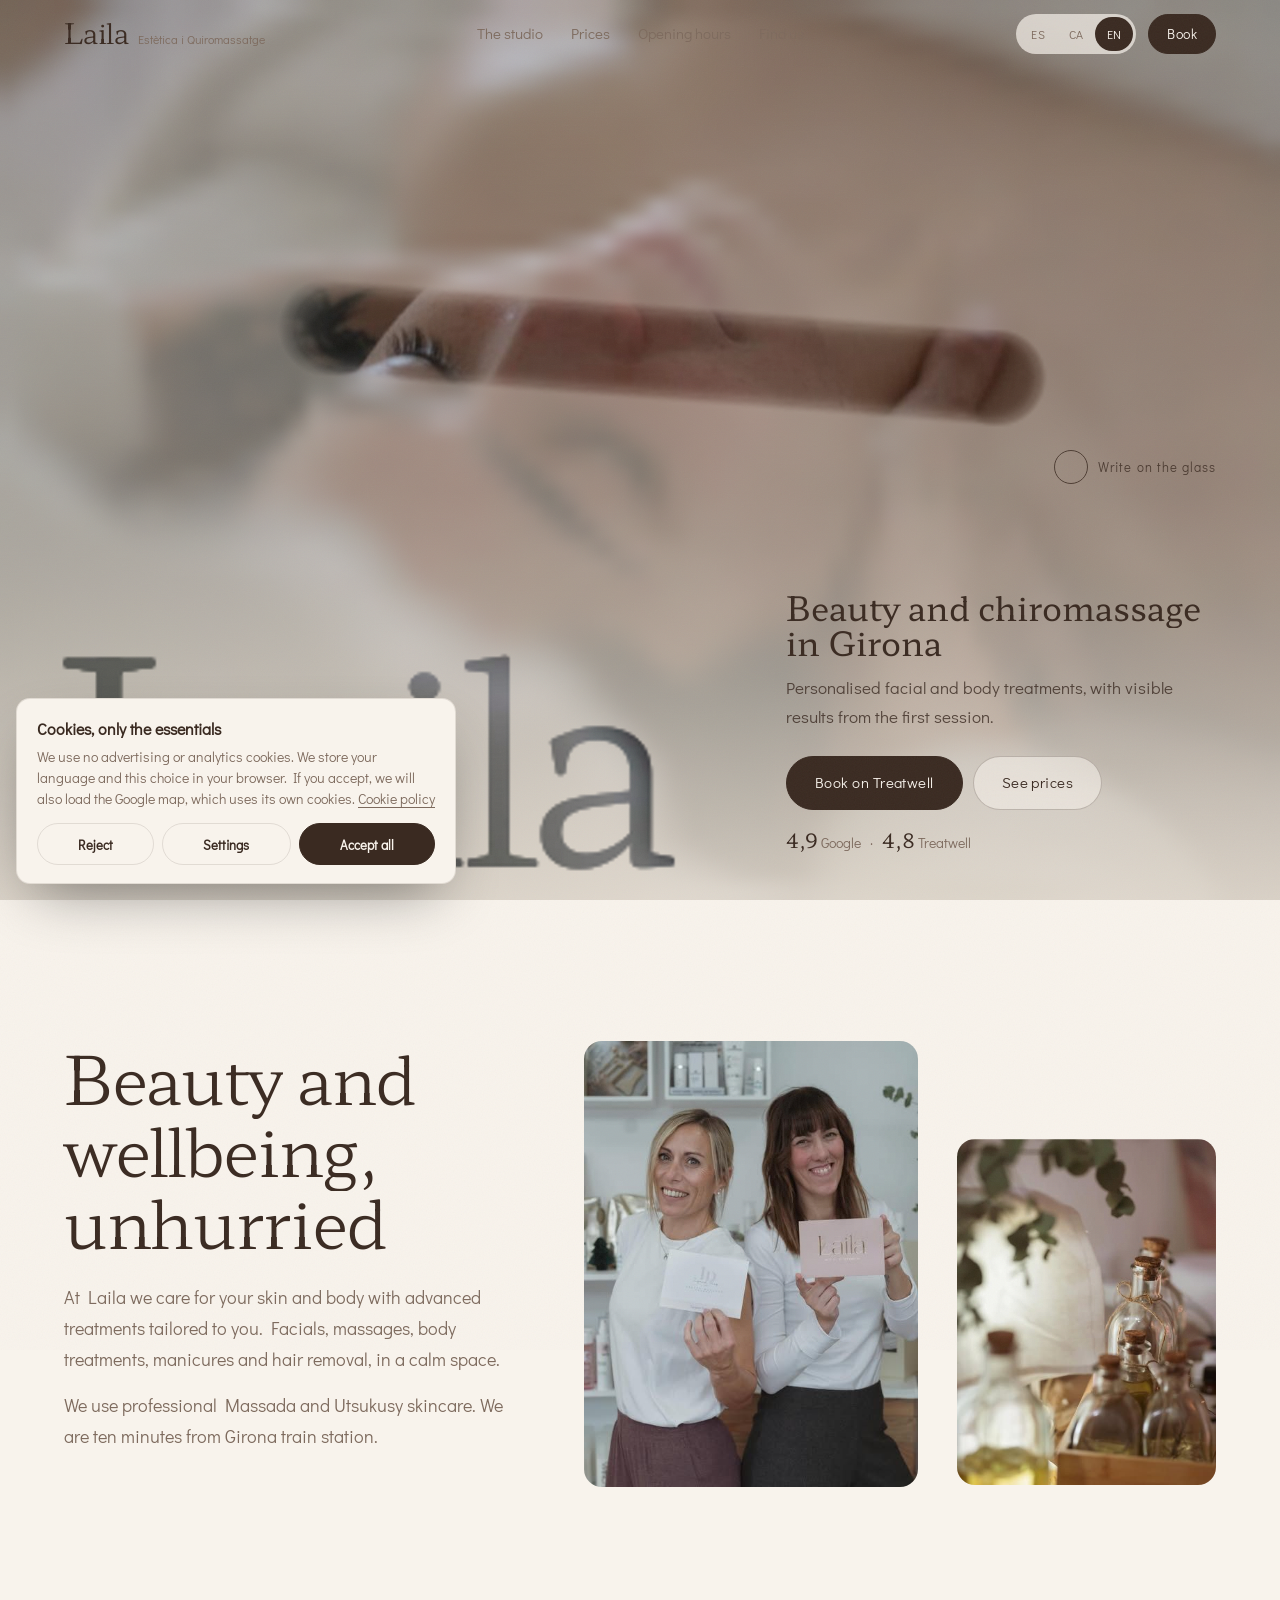
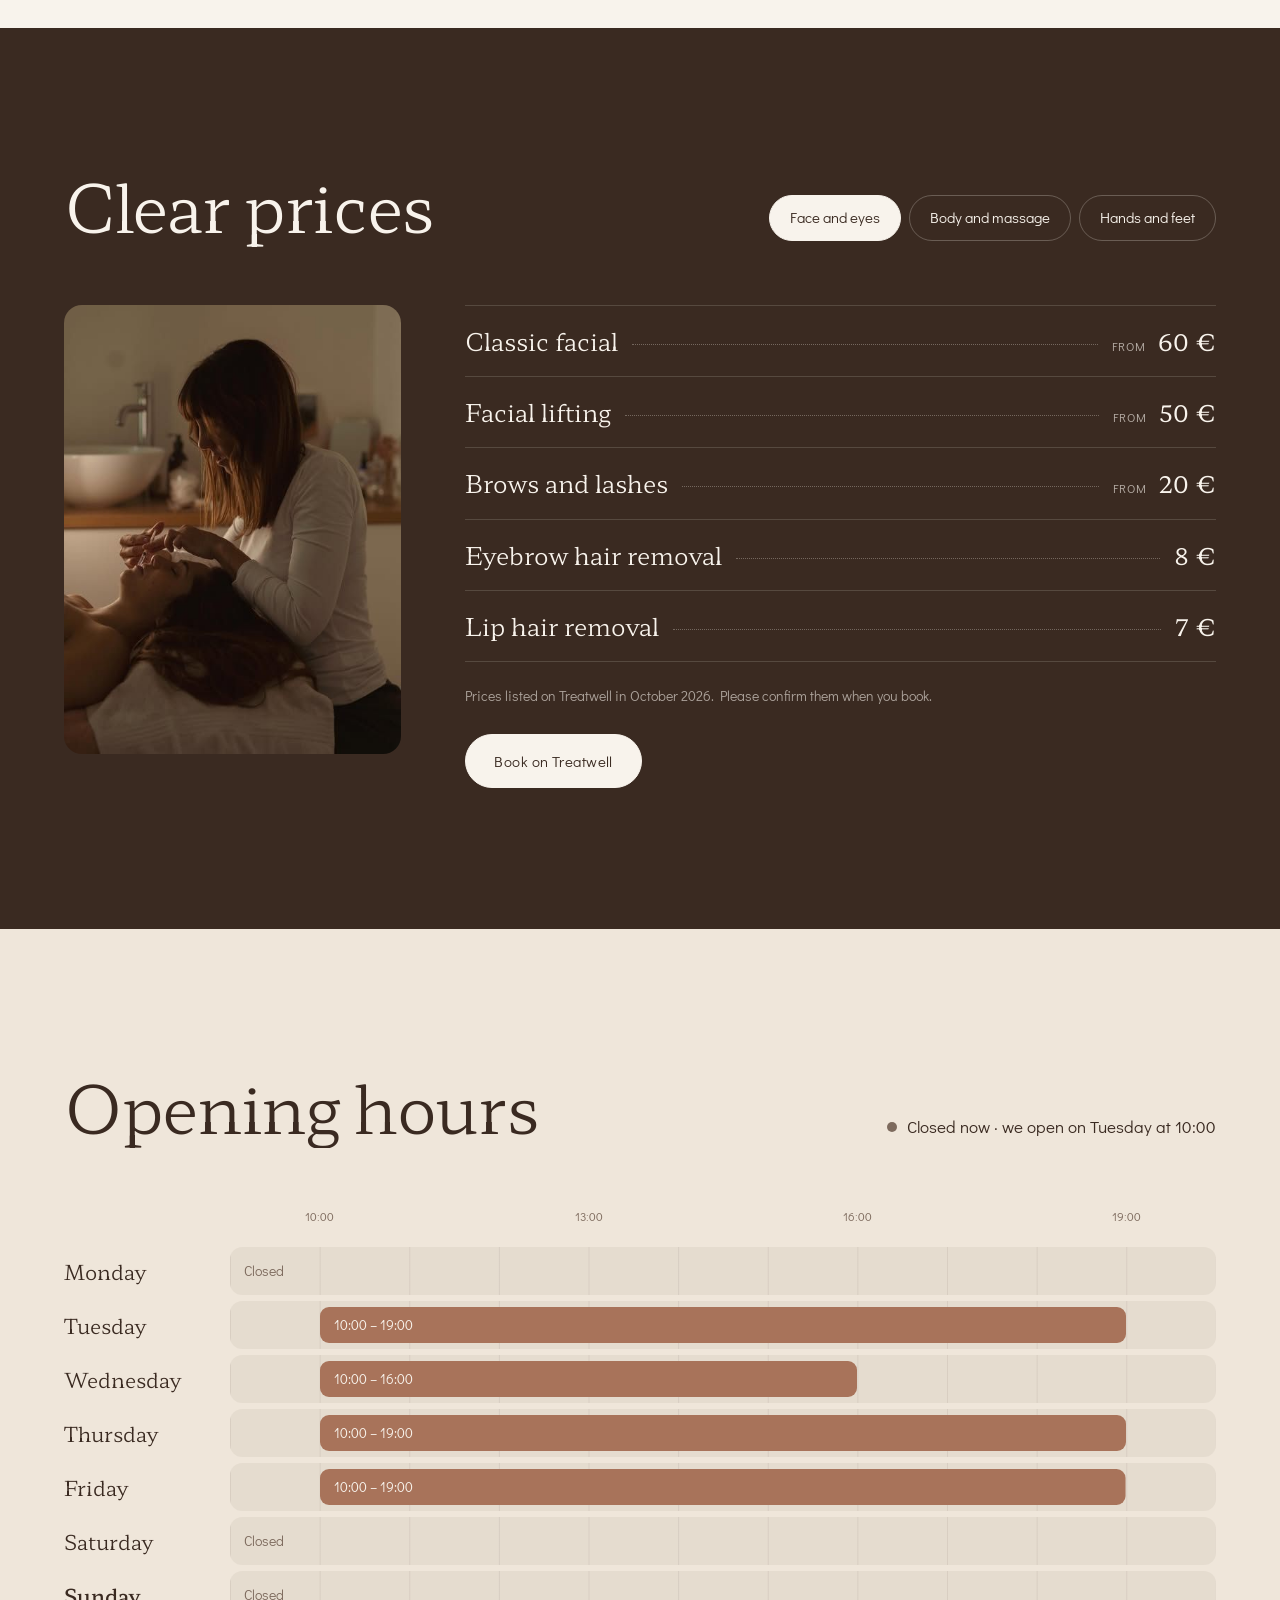
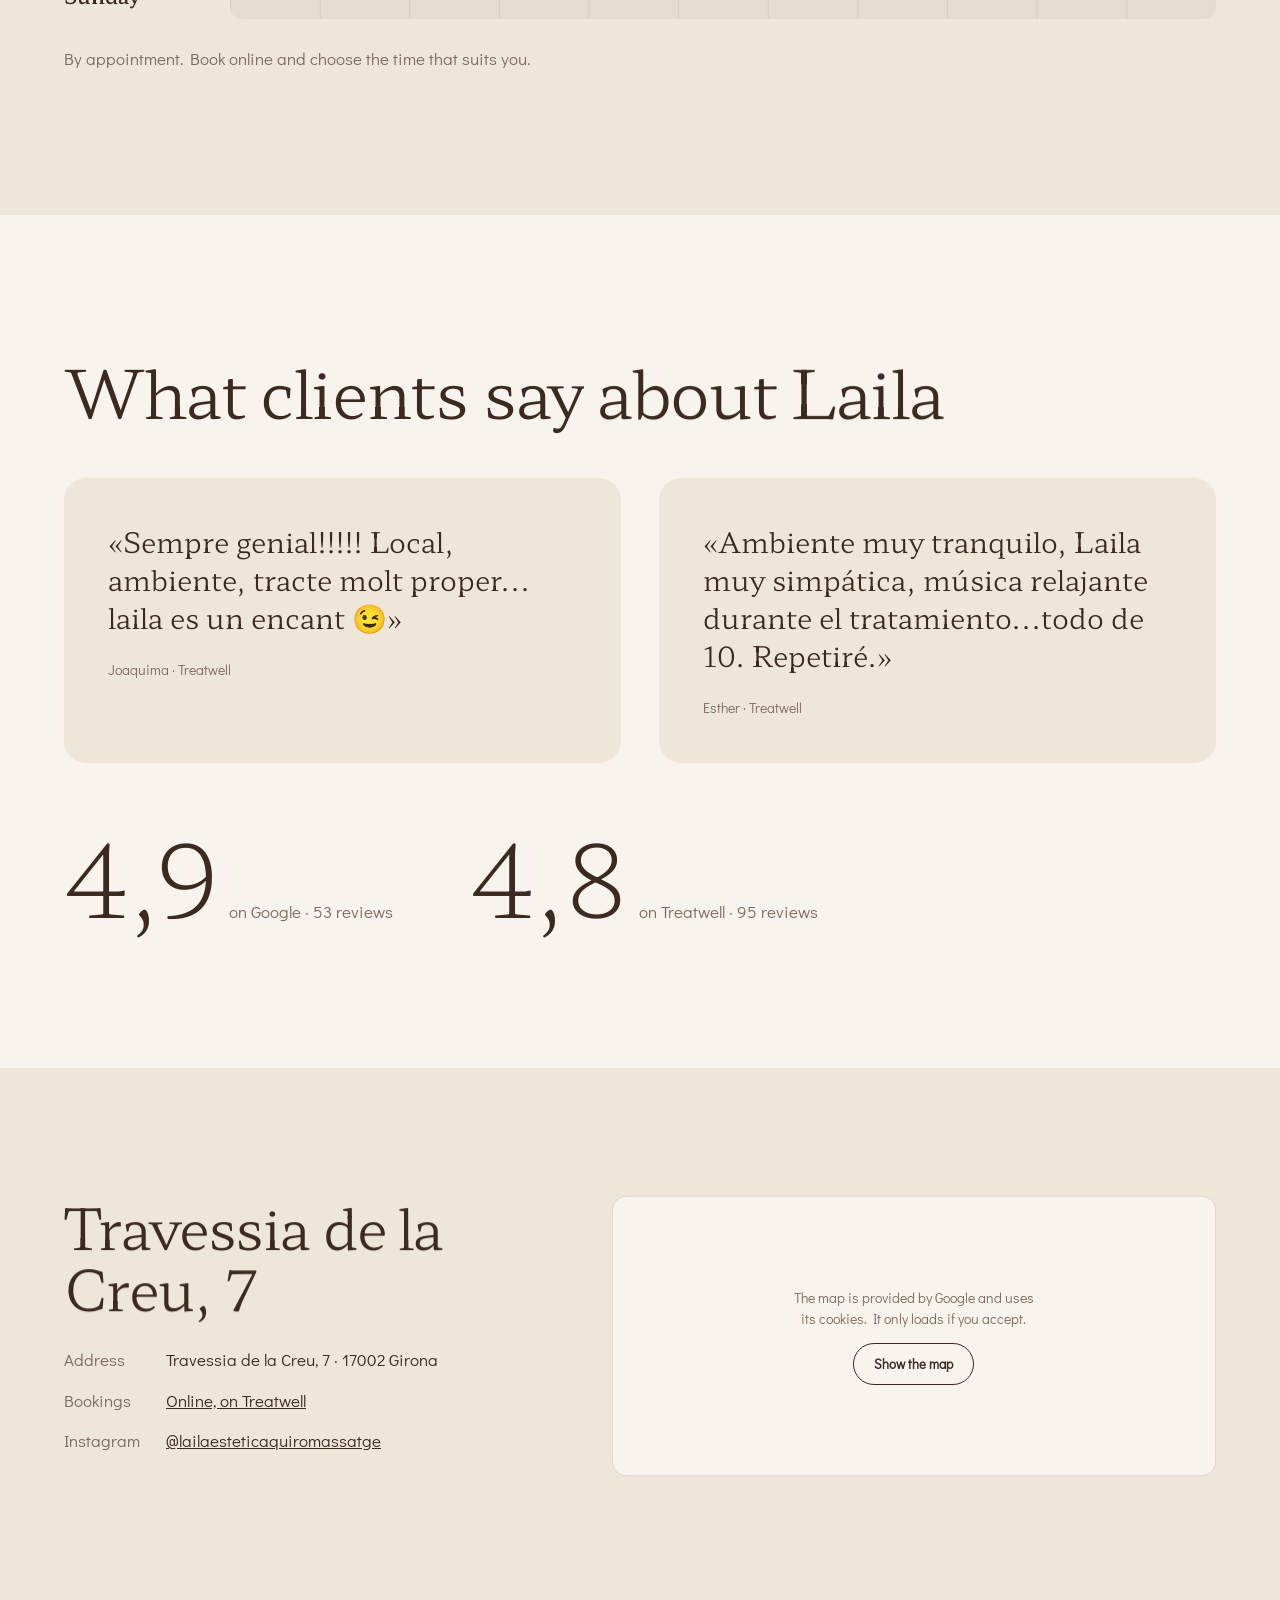
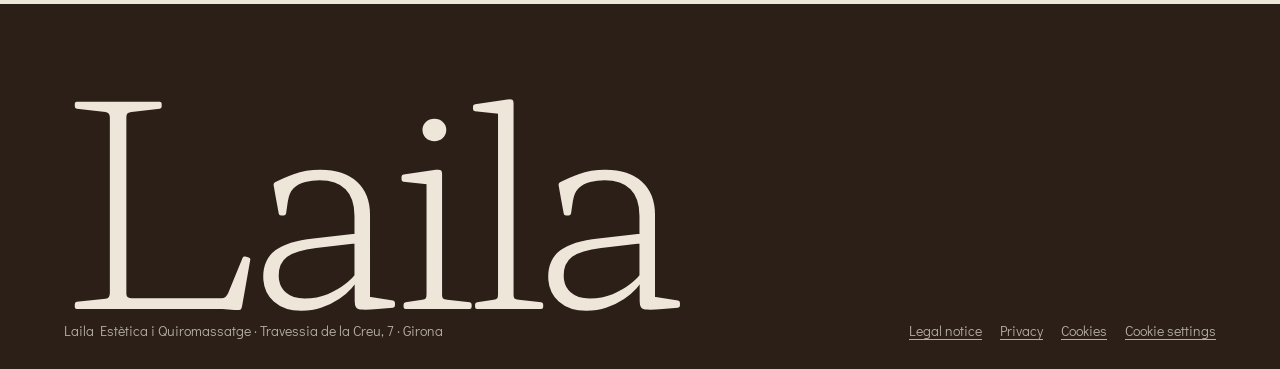
==== index.html @ f7eb1960 "Web laila-estetica-girona Co-Authored-By: Claude Opus 5.5 <noreply@anthropic.com>" ====
<!doctype html>
<html lang="es">
<head>
<meta charset="utf-8">
<meta name="viewport" content="width=device-width, initial-scale=1, viewport-fit=cover">
<title>Laila Estètica i Quiromassatge · Girona</title>
<meta name="description" content="Laila Estètica i Quiromassatge, Travessia de la Creu 7, Girona. Tratamientos faciales y corporales, masajes, manicura y depilación. Precios claros y reserva online en Treatwell. 4,9 en Google.">
<meta name="theme-color" content="#efe6da">
<link rel="icon" href="assets/favicon.svg" type="image/svg+xml">
<link rel="alternate" hreflang="es" href="?lang=es"><link rel="alternate" hreflang="ca" href="?lang=ca"><link rel="alternate" hreflang="en" href="?lang=en">
<meta property="og:title" content="Laila Estètica i Quiromassatge · Girona">
<meta property="og:description" content="Belleza y bienestar en Girona. Reserva online.">
<meta property="og:image" content="assets/img/masaje-facial.jpg">
<script>document.documentElement.classList.add('js')</script>
<link rel="stylesheet" href="css/fonts.css">
<link rel="stylesheet" href="css/premium.css">
<link rel="stylesheet" href="css/style.css">
<link rel="stylesheet" href="css/legal.css">
<script type="application/ld+json">
{"@context":"https://schema.org","@type":"BeautySalon","name":"Laila Estètica i Quiromassatge","address":{"@type":"PostalAddress","streetAddress":"Travessia de la Creu, 7","postalCode":"17002","addressLocality":"Girona","addressRegion":"Girona","addressCountry":"ES"},"aggregateRating":{"@type":"AggregateRating","ratingValue":"4.9","reviewCount":"53"},"openingHoursSpecification":[{"@type":"OpeningHoursSpecification","dayOfWeek":["Tuesday","Thursday","Friday"],"opens":"10:00","closes":"19:00"},{"@type":"OpeningHoursSpecification","dayOfWeek":"Wednesday","opens":"10:00","closes":"16:00"}],"sameAs":["https://www.instagram.com/lailaesteticaquiromassatge/","https://www.treatwell.es/establecimiento/laila-estetica-i-quiromassage/"]}
</script>
</head>
<body class="grain">
<a class="skip" href="#main" data-i18n="skip">Saltar al contenido</a>

<header class="top">
  <a class="brand" href="#main" aria-label="Laila Estètica i Quiromassatge, inicio"><b>Laila</b><small>Estètica i Quiromassatge</small></a>
  <nav class="nav" aria-label="Principal">
    <a href="#centro" data-i18n="n1">El centro</a>
    <a href="#precios" data-i18n="n2">Precios</a>
    <a href="#horario" data-i18n="n3">Horario</a>
    <a href="#visita" data-i18n="n4">Dónde estamos</a>
  </nav>
  <div class="top-r">
    <div class="langs" role="group" aria-label="Idioma"><button type="button" data-lang="es">ES</button><button type="button" data-lang="ca">CA</button><button type="button" data-lang="en">EN</button></div>
    <a class="btn btn-sm" href="https://www.treatwell.es/establecimiento/laila-estetica-i-quiromassage/" target="_blank" rel="noopener" data-mag data-i18n="book">Reservar</a>
  </div>
</header>

<main id="main">
  <!-- PORTADA: la foto tras un cristal empañado; el cursor quita el vaho y vuelve poco a poco -->
  <section class="hero" id="hero" aria-labelledby="h1">
    <img class="hero-img" src="assets/img/masaje-facial.jpg" alt="Masaje facial a una clienta tumbada en la camilla" width="1200" height="1600" data-i18n-attr="alt:hA">
    <canvas class="fog" id="fog" aria-hidden="true"></canvas>
    <p class="hint" aria-hidden="true" data-i18n="hint">Escribe en el cristal</p>
    <div class="hero-in">
      <p class="word" aria-hidden="true">Laila</p>
      <div class="hero-txt">
        <h1 id="h1" data-split data-hero data-d=".9" data-i18n="h1">Estética y quiromasaje en Girona</h1>
        <p class="hero-p" data-hero data-d="1.05" data-i18n="hp">Tratamientos faciales y corporales personalizados, con resultados visibles desde la primera sesión.</p>
        <div class="hero-cta" data-hero data-d="1.15">
          <a class="btn" href="https://www.treatwell.es/establecimiento/laila-estetica-i-quiromassage/" target="_blank" rel="noopener" data-mag data-i18n="bookTw">Reservar en Treatwell</a>
          <a class="btn btn-line" href="#precios" data-mag data-i18n="see">Ver precios</a>
        </div>
        <p class="hero-rate" data-hero data-d="1.25"><b>4,9</b> Google <span>·</span> <b>4,8</b> Treatwell</p>
      </div>
    </div>
  </section>

  <!-- EL CENTRO -->
  <section class="centro" id="centro" aria-labelledby="c-h">
    <div class="c-txt">
      <h2 id="c-h" data-split data-i18n="ch">Belleza y bienestar, sin prisas</h2>
      <p data-up data-i18n="cp1">En Laila cuidamos tu piel y tu cuerpo con tratamientos avanzados y adaptados a ti. Faciales, masajes, tratamientos corporales, manicura y depilación, en un espacio tranquilo.</p>
      <p data-up data-i18n="cp2">Trabajamos con cosmética profesional de Massada y Utsukusy. Estamos a diez minutos de la estación de tren de Girona.</p>
    </div>
    <figure class="c1" data-img><img src="assets/img/equipo.jpg" alt="El equipo de Laila sonriendo con dos tarjetas regalo del centro" width="480" height="640" loading="lazy" data-i18n-attr="alt:cA1"></figure>
    <figure class="c2" data-img><img src="assets/img/aceites.jpg" alt="Botellas de aceite de masaje sobre una bandeja de madera" width="480" height="640" loading="lazy" data-i18n-attr="alt:cA2"></figure>
  </section>

  <!-- PRECIOS -->
  <section class="precios" id="precios" aria-labelledby="p-h">
    <div class="p-head">
      <h2 id="p-h" data-split data-i18n="ph">Precios claros</h2>
      <div class="tabs" role="tablist" aria-label="Categorías" data-i18n-attr="aria-label:tabsL">
        <button type="button" role="tab" id="tb0" aria-controls="pn0" aria-selected="true" data-i18n="tb0">Rostro y mirada</button>
        <button type="button" role="tab" id="tb1" aria-controls="pn1" aria-selected="false" tabindex="-1" data-i18n="tb1">Cuerpo y masajes</button>
        <button type="button" role="tab" id="tb2" aria-controls="pn2" aria-selected="false" tabindex="-1" data-i18n="tb2">Manos y pies</button>
      </div>
    </div>
    <div class="p-body">
      <div class="p-img" aria-hidden="true">
        <img class="on" src="assets/img/facial.jpg" alt="" width="480" height="640" loading="lazy">
        <img src="assets/img/piernas.jpg" alt="" width="480" height="640" loading="lazy">
        <img src="assets/img/manicura.jpg" alt="" width="480" height="640" loading="lazy">
      </div>
      <div class="panels">
        <ul class="pl" role="tabpanel" id="pn0" aria-labelledby="tb0">
          <li><span data-i18n="r1">Tratamiento facial clásico</span><i></i><b><small data-i18n="from">desde</small> 60 €</b></li>
          <li><span data-i18n="r2">Lifting facial</span><i></i><b><small data-i18n="from">desde</small> 50 €</b></li>
          <li><span data-i18n="r3">Cejas y pestañas</span><i></i><b><small data-i18n="from">desde</small> 20 €</b></li>
          <li><span data-i18n="r4">Depilación de cejas</span><i></i><b>8 €</b></li>
          <li><span data-i18n="r5">Depilación de labio</span><i></i><b>7 €</b></li>
        </ul>
        <ul class="pl" role="tabpanel" id="pn1" aria-labelledby="tb1" hidden>
          <li><span data-i18n="r6">Masajes</span><i></i><b><small data-i18n="from">desde</small> 55 €</b></li>
          <li><span data-i18n="r7">Tratamientos anticelulíticos</span><i></i><b><small data-i18n="from">desde</small> 75 €</b></li>
          <li><span data-i18n="r8">Depilación láser</span><i></i><b><small data-i18n="from">desde</small> 31 €</b></li>
        </ul>
        <ul class="pl" role="tabpanel" id="pn2" aria-labelledby="tb2" hidden>
          <li><span data-i18n="r9">Manicura básica</span><i></i><b>20 €</b></li>
          <li><span data-i18n="r10">Manicura semipermanente · 50 min</span><i></i><b>25 €</b></li>
          <li><span data-i18n="r11">Semipermanente con refuerzo</span><i></i><b>28 €</b></li>
          <li><span data-i18n="r12">Retirar semipermanente</span><i></i><b>10 €</b></li>
          <li><span data-i18n="r13">Pedicura</span><i></i><b><small data-i18n="from">desde</small> 25 €</b></li>
        </ul>
        <p class="p-note" data-i18n="pnote">Precios publicados en Treatwell en octubre de 2026. Confírmalos al reservar.</p>
        <a class="btn" href="https://www.treatwell.es/establecimiento/laila-estetica-i-quiromassage/" target="_blank" rel="noopener" data-mag data-i18n="bookTw">Reservar en Treatwell</a>
      </div>
    </div>
  </section>

  <!-- HORARIO: la semana en barras, con la hora de ahora marcada -->
  <section class="horario" id="horario" aria-labelledby="h-h">
    <div class="h-head">
      <h2 id="h-h" data-split data-i18n="hh">Horario</h2>
      <p class="now" id="now" aria-live="polite"></p>
    </div>
    <div class="week" id="week" data-up></div>
    <p class="h-note" data-i18n="hnote">Con cita previa. Reserva online y elige la hora que mejor te vaya.</p>
  </section>

  <!-- OPINIONES -->
  <section class="opiniones" aria-labelledby="o-h">
    <h2 id="o-h" data-split data-i18n="oh">Lo que dicen de Laila</h2>
    <div class="o-grid">
      <figure class="q" data-up><blockquote lang="ca"><p>«Sempre genial!!!!! Local, ambiente, tracte molt proper... laila es un encant 😉»</p></blockquote><figcaption>Joaquima · Treatwell</figcaption></figure>
      <figure class="q" data-up=".1"><blockquote lang="es"><p>«Ambiente muy tranquilo, Laila muy simpática, música relajante durante el tratamiento...todo de 10. Repetiré.»</p></blockquote><figcaption>Esther · Treatwell</figcaption></figure>
    </div>
    <ul class="o-rates" data-up>
      <li><b>4,9</b><span data-i18n="oG">en Google · 53 reseñas</span></li>
      <li><b>4,8</b><span data-i18n="oT">en Treatwell · 95 opiniones</span></li>
    </ul>
  </section>

  <!-- VISITA -->
  <section class="visita" id="visita" aria-labelledby="v-h">
    <div class="v-txt">
      <h2 id="v-h" data-split>Travessia de la Creu, 7</h2>
      <dl>
        <dt data-i18n="d1">Dirección</dt><dd>Travessia de la Creu, 7 · 17002 Girona</dd>
        <dt data-i18n="d2">Reservas</dt><dd><a href="https://www.treatwell.es/establecimiento/laila-estetica-i-quiromassage/" target="_blank" rel="noopener" data-i18n="d2v">Online, en Treatwell</a></dd>
        <dt>Instagram</dt><dd><a href="https://www.instagram.com/lailaesteticaquiromassatge/" target="_blank" rel="noopener">@lailaesteticaquiromassatge</a></dd>
      </dl>
    </div>
    <div class="cc-map v-map" data-src="https://www.google.com/maps?q=Laila+Est%C3%A8tica+i+Quiromassatge,+Travessia+de+la+Creu+7,+17002+Girona&output=embed" data-title="Mapa: Laila Estètica i Quiromassatge"></div>
  </section>
</main>

<footer class="foot">
  <p class="foot-word" aria-hidden="true">Laila</p>
  <div class="foot-row">
    <p>Laila Estètica i Quiromassatge · Travessia de la Creu, 7 · Girona</p>
    <nav class="foot-links" aria-label="Información legal">
      <a href="aviso-legal.html" data-i18n="lg1">Aviso legal</a>
      <a href="privacidad.html" data-i18n="lg2">Privacidad</a>
      <a href="cookies.html" data-i18n="lg3">Cookies</a>
      <button type="button" data-cookies-open data-i18n="lg4">Configurar cookies</button>
    </nav>
  </div>
</footer>

<script src="js/lang.js"></script>
<script src="js/i18n.js" data-site="laila-estetica-girona"></script>
<script src="js/consent.js" data-site="laila-estetica-girona"></script>
<script src="js/vendor/gsap.min.js"></script>
<script src="js/vendor/ScrollTrigger.min.js"></script>
<script src="js/vendor/lenis.min.js"></script>
<script src="js/premium.js"></script>
<script src="js/main.js"></script>
</body>
</html>
---- css/fonts.css ----
/* Fuentes alojadas en la propia web (sin llamadas a Google) */
@font-face {
  font-family: 'Didact Gothic';
  font-style: normal;
  font-weight: 400;
  font-display: swap;
  src: url(../assets/fonts/didact-gothic-normal-400-latin-ext.woff2) format('woff2');
  unicode-range: U+0100-02BA, U+02BD-02C5, U+02C7-02CC, U+02CE-02D7, U+02DD-02FF, U+0304, U+0308, U+0329, U+1D00-1DBF, U+1E00-1E9F, U+1EF2-1EFF, U+2020, U+20A0-20AB, U+20AD-20C4, U+2113, U+2C60-2C7F, U+A720-A7FF;
}
@font-face {
  font-family: 'Didact Gothic';
  font-style: normal;
  font-weight: 400;
  font-display: swap;
  src: url(../assets/fonts/didact-gothic-normal-400-latin.woff2) format('woff2');
  unicode-range: U+0000-00FF, U+0131, U+0152-0153, U+02BB-02BC, U+02C6, U+02DA, U+02DC, U+0304, U+0308, U+0329, U+2000-206F, U+20AC, U+2122, U+2191, U+2193, U+2212, U+2215, U+FEFF, U+FFFD;
}
@font-face {
  font-family: 'Hahmlet';
  font-style: normal;
  font-weight: 200 700;
  font-display: swap;
  src: url(../assets/fonts/hahmlet-normal-200-700-latin-ext.woff2) format('woff2');
  unicode-range: U+0100-02BA, U+02BD-02C5, U+02C7-02CC, U+02CE-02D7, U+02DD-02FF, U+0304, U+0308, U+0329, U+1D00-1DBF, U+1E00-1E9F, U+1EF2-1EFF, U+2020, U+20A0-20AB, U+20AD-20C4, U+2113, U+2C60-2C7F, U+A720-A7FF;
}
@font-face {
  font-family: 'Hahmlet';
  font-style: normal;
  font-weight: 200 700;
  font-display: swap;
  src: url(../assets/fonts/hahmlet-normal-200-700-latin.woff2) format('woff2');
  unicode-range: U+0000-00FF, U+0131, U+0152-0153, U+02BB-02BC, U+02C6, U+02DA, U+02DC, U+0304, U+0308, U+0329, U+2000-206F, U+20AC, U+2122, U+2191, U+2193, U+2212, U+2215, U+FEFF, U+FFFD;
}
---- css/premium.css ----
/* Kit premium común (lote Girona 2): máscaras de palabras, grano de película, marquesinas y Lenis */
html.lenis, html.lenis body { height: auto; }
.lenis.lenis-smooth { scroll-behavior: auto !important; }
.lenis.lenis-stopped { overflow: hidden; }
.js:not(.ready) [data-hero], .js:not(.ready) [data-split] { visibility: hidden; }
.w { display: inline-block; overflow: hidden; vertical-align: top; padding: 0 .02em .1em; margin: 0 -.02em -.1em; }
.w-i { display: inline-block; will-change: transform; }
[data-img] { overflow: hidden; }
[data-img] img, [data-img] video { transform-origin: 50% 50%; }
[data-mag] { transition: translate .5s cubic-bezier(.2, .9, .3, 1.2); }
/* grano de película sobre toda la web */
.grain::after { content: ""; position: fixed; inset: -50%; z-index: 300; pointer-events: none; opacity: var(--grain, .06);
  background: url("data:image/svg+xml,%3Csvg xmlns='http://www.w3.org/2000/svg' width='220' height='220'%3E%3Cfilter id='n'%3E%3CfeTurbulence type='fractalNoise' baseFrequency='.85' numOctaves='3' stitchTiles='stitch'/%3E%3C/filter%3E%3Crect width='220' height='220' filter='url(%23n)'/%3E%3C/svg%3E");
  animation: grain 1.2s steps(6) infinite; }
@keyframes grain { 0% { translate: 0 0; } 20% { translate: -4% 3%; } 40% { translate: 3% -5%; } 60% { translate: -6% -2%; } 80% { translate: 5% 4%; } 100% { translate: 0 0; } }
/* marquesina infinita */
.mq { overflow: hidden; white-space: nowrap; }
.mq-t { display: inline-flex; animation: mq var(--mq, 30s) linear infinite; }
.mq-t > * { flex: none; }
@keyframes mq { to { transform: translateX(-50%); } }
@media (prefers-reduced-motion: reduce) { .grain::after, .mq-t { animation: none; } }
---- css/style.css ----
/* Laila · «Vaho»: la portada está tras un cristal empañado que el cursor limpia; avena, leche, cacao y arcilla */
:root {
  --oat: #efe6da; --milk: #f8f3ec; --cocoa: #3a2a21; --cocoa-2: #2c1f18; --clay: #a8735a; --mute: #7d6a5d; --line: #3a2a211f; --line-l: #f8f3ec26;
  --f-d: "Hahmlet", Georgia, serif; --f-b: "Didact Gothic", system-ui, sans-serif;
  --ease: cubic-bezier(.16, 1, .3, 1); --pad: clamp(16px, 5vw, 80px);
  --c-bg: var(--oat); --c-card: var(--milk); --c-ink: var(--cocoa); --c-mute: var(--mute); --c-line: var(--line); --c-acc: var(--cocoa); --c-acc-ink: var(--milk);
}
*, *::before, *::after { box-sizing: border-box; }
html { -webkit-text-size-adjust: 100%; }
body { margin: 0; background: var(--oat); color: var(--cocoa); font: 400 17px/1.7 var(--f-b); -webkit-font-smoothing: antialiased; overflow-x: hidden; --grain: .045; }
img { display: block; max-width: 100%; height: auto; }
a { color: inherit; }
::selection { background: var(--clay); color: var(--milk); }
:focus-visible { outline: 2px solid var(--clay); outline-offset: 3px; }
.skip { position: absolute; left: 12px; top: -60px; z-index: 100; padding: 10px 16px; background: var(--cocoa); color: var(--milk); border-radius: 999px; }
.skip:focus { top: 12px; }
h1, h2, h3 { margin: 0; font-family: var(--f-d); font-weight: 300; line-height: 1.08; }
h2 { font-size: clamp(40px, 5.2vw, 84px); letter-spacing: -.02em; }
.btn { display: inline-flex; align-items: center; justify-content: center; min-height: 54px; padding: 0 28px; border-radius: 999px; background: var(--cocoa); color: var(--milk); border: 1px solid var(--cocoa); text-decoration: none; font-size: 15px; letter-spacing: .03em; }
.btn-line { background: #f8f3ec8c; color: var(--cocoa); border-color: #3a2a2140; backdrop-filter: blur(8px); }
.btn-sm { min-height: 40px; padding: 0 18px; font-size: 14px; }
@media (hover: hover) and (pointer: fine) { .btn { transition: background .4s, color .4s, border-color .4s; } .btn:hover { background: var(--clay); border-color: var(--clay); color: var(--milk); } }

/* ---------- cabecera ---------- */
.top { position: fixed; z-index: 50; inset: 0 0 auto; display: flex; align-items: center; justify-content: space-between; gap: 16px; padding: 14px var(--pad); transition: background .4s, translate .6s var(--ease); }
.top.solid { background: #efe6dae6; backdrop-filter: blur(14px); }
.top.hide { translate: 0 -100%; }
.brand { display: flex; align-items: baseline; gap: 10px; text-decoration: none; }
.brand b { font: 300 28px/1 var(--f-d); letter-spacing: -.02em; }
.brand small { font-size: 12px; color: var(--mute); }
.nav { display: flex; gap: 28px; font-size: 15px; }
.nav a { text-decoration: none; color: var(--mute); }
.top-r { display: flex; align-items: center; gap: 12px; }
.langs { display: flex; padding: 3px; border-radius: 999px; background: #f8f3ecb3; backdrop-filter: blur(8px); }
.langs button { min-width: 38px; min-height: 34px; border: 0; border-radius: 999px; background: none; color: var(--mute); font: 400 12px/1 var(--f-b); letter-spacing: .06em; cursor: pointer; }
.langs button[aria-pressed="true"] { background: var(--cocoa); color: var(--milk); }
@media (hover: hover) and (pointer: fine) { .nav a { transition: color .3s; } .nav a:hover { color: var(--cocoa); } }
@media (max-width: 980px) { .nav { display: none; } }
@media (max-width: 560px) { .brand small { display: none; } }
@media (max-width: 400px) { .top-r .btn-sm { display: none; } }

/* ---------- portada ---------- */
.hero { position: relative; min-height: 100svh; display: grid; align-items: end; padding: 110px var(--pad) clamp(28px, 5vh, 56px); overflow: hidden; isolation: isolate; background: var(--oat); }
.hero-img { position: absolute; inset: 0; z-index: -2; width: 100%; height: 100%; object-fit: cover; object-position: 50% 62%; }
.js .hero-img { opacity: 0; transition: opacity .8s; animation: show 0s 3s forwards; }
.js .hero.lit .hero-img { opacity: 1; }
@keyframes show { to { opacity: 1; } }
.hero::before { content: ""; position: absolute; inset: 0; z-index: -1; background: linear-gradient(#efe6da00 35%, #efe6dae0 88%); pointer-events: none; }
.hero.fogged::before { display: none; }
.hero.fogged .word { visibility: hidden; }
.fog { position: absolute; inset: 0; z-index: -1; width: 100%; height: 100%; touch-action: pan-y; }
.hint { position: absolute; top: 50%; right: var(--pad); margin: 0; display: flex; align-items: center; gap: 10px; font-size: 13px; letter-spacing: .08em; color: var(--cocoa); opacity: 0; transition: opacity .8s; pointer-events: none; }
.hint::before { content: ""; width: 34px; height: 34px; border-radius: 50%; border: 1px solid currentColor; animation: breathe 2.6s ease-in-out infinite; }
.hero.fogged .hint { opacity: .8; }
.hero.touched .hint { opacity: 0; }
@keyframes breathe { 50% { scale: .7; } }
@media (hover: none) { .hint { display: none; } }
.hero-in { display: grid; grid-template-columns: 1fr minmax(300px, 430px); align-items: end; gap: 24px clamp(24px, 4vw, 70px); }
.word { margin: 0 0 -.05em -.04em; font: 200 clamp(110px, 22vw, 380px)/.78 var(--f-d); letter-spacing: -.045em; color: var(--cocoa); }
.hero h1 { font-size: clamp(28px, 2.6vw, 42px); font-weight: 400; }
.hero-p { margin: 14px 0 0; color: #3a2a21d0; }
.hero-cta { display: flex; flex-wrap: wrap; gap: 10px; margin-top: 24px; }
.hero-rate { margin: 20px 0 0; font-size: 14px; color: var(--mute); }
.hero-rate b { font: 400 20px/1 var(--f-d); color: var(--cocoa); }
.hero-rate span { margin: 0 6px; }
@media (max-width: 860px) { .hero-in { grid-template-columns: 1fr; } .word { font-size: 31vw; } }

/* ---------- el centro ---------- */
.centro { display: grid; grid-template-columns: 1.15fr .8fr .62fr; gap: clamp(18px, 3vw, 44px); align-items: start; padding: clamp(90px, 11vw, 160px) var(--pad); background: var(--milk); }
.c-txt h2 { max-width: 11ch; margin-bottom: 26px; }
.c-txt p { margin: 0 0 16px; max-width: 44ch; color: var(--mute); font-size: 18px; }
.centro figure { margin: 0; border-radius: 18px; overflow: hidden; }
.centro img { width: 100%; aspect-ratio: 3 / 4; object-fit: cover; }
.c2 { margin-top: 38% !important; }
@media (max-width: 860px) { .centro { grid-template-columns: 1fr 1fr; } .c-txt { grid-column: 1 / -1; } .c2 { margin-top: 24% !important; } }

/* ---------- precios ---------- */
.precios { padding: clamp(90px, 11vw, 150px) var(--pad); background: var(--cocoa); color: var(--milk); }
.p-head { display: flex; flex-wrap: wrap; align-items: end; justify-content: space-between; gap: 24px; margin-bottom: clamp(36px, 5vw, 70px); }
.tabs { display: flex; flex-wrap: wrap; gap: 8px; }
.tabs button { min-height: 46px; padding: 0 20px; border-radius: 999px; border: 1px solid #f8f3ec40; background: none; color: var(--milk); font: 400 15px/1 var(--f-b); cursor: pointer; transition: background .4s, color .4s, border-color .4s; }
.tabs button[aria-selected="true"] { background: var(--milk); border-color: var(--milk); color: var(--cocoa); }
.p-body { display: grid; grid-template-columns: .62fr 1.38fr; gap: clamp(28px, 5vw, 90px); align-items: start; }
.p-img { position: relative; aspect-ratio: 3 / 4; border-radius: 18px; overflow: hidden; }
.p-img img { position: absolute; inset: 0; width: 100%; height: 100%; object-fit: cover; opacity: 0; scale: 1.08; transition: opacity 1s var(--ease), scale 1.6s var(--ease); }
.p-img img.on { opacity: 1; scale: 1; }
.pl { margin: 0; padding: 0; list-style: none; border-top: 1px solid var(--line-l); }
.pl li { display: flex; align-items: baseline; gap: 14px; padding: 20px 0; border-bottom: 1px solid var(--line-l); }
.pl span { font: 300 clamp(20px, 1.9vw, 28px)/1.25 var(--f-d); }
.pl i { flex: 1; min-width: 20px; border-bottom: 1px dotted #f8f3ec4d; translate: 0 -6px; }
.pl b { flex: none; font: 400 clamp(20px, 1.8vw, 26px)/1 var(--f-d); white-space: nowrap; }
.pl small { margin-right: 6px; font: 400 12px/1 var(--f-b); letter-spacing: .08em; text-transform: uppercase; opacity: .65; }
.p-note { margin: 22px 0 26px; font-size: 14px; color: #f8f3ec99; }
.precios .btn { background: var(--milk); color: var(--cocoa); border-color: var(--milk); }
@media (max-width: 860px) { .p-body { grid-template-columns: 1fr; } .p-img { max-width: 300px; aspect-ratio: 4 / 3; } }

/* ---------- horario ---------- */
.horario { padding: clamp(90px, 11vw, 150px) var(--pad); background: var(--oat); }
.h-head { display: flex; flex-wrap: wrap; align-items: end; justify-content: space-between; gap: 16px 30px; margin-bottom: clamp(30px, 4vw, 56px); }
.now { margin: 0; display: flex; align-items: center; gap: 10px; font-size: 17px; }
.now::before { content: ""; width: 10px; height: 10px; border-radius: 50%; background: var(--mute); }
.now.open::before { background: #6f8a5a; box-shadow: 0 0 0 0 #6f8a5a80; animation: pulse 2s infinite; }
@keyframes pulse { 70% { box-shadow: 0 0 0 10px #6f8a5a00; } }
.week { display: grid; gap: 6px; }
.d { display: grid; grid-template-columns: clamp(86px, 12vw, 150px) 1fr; align-items: center; gap: 16px; min-height: 48px; }
.dn { font: 300 clamp(18px, 1.6vw, 22px)/1 var(--f-d); }
.d.today .dn { font-weight: 500; }
.tr { position: relative; height: 48px; border-radius: 12px; background: #3a2a210d linear-gradient(90deg, #3a2a2114 1px, transparent 1px) 0 0 / calc(100% / 11) 100%; }
.d.sc .tr { height: 22px; background: none; }
.d.sc b { position: absolute; top: 0; translate: -50% 0; font-weight: 400; font-size: 12px; color: var(--mute); }
.bar { position: absolute; top: 6px; bottom: 6px; display: flex; align-items: center; padding: 0 14px; border-radius: 9px; background: var(--clay); color: var(--milk); font-size: 14px; white-space: nowrap; transform-origin: left center; }
.d.today .bar { background: var(--cocoa); }
.tr em { position: absolute; left: 14px; top: 50%; translate: 0 -50%; font-style: normal; font-size: 14px; color: var(--mute); }
.nowline { position: absolute; top: -6px; bottom: -6px; width: 2px; margin-left: -1px; background: var(--cocoa); }
.nowline::before { content: ""; position: absolute; top: -5px; left: -4px; width: 10px; height: 10px; border-radius: 50%; background: var(--cocoa); }
.h-note { margin: 26px 0 0; color: var(--mute); }
@media (max-width: 560px) { .d { grid-template-columns: 82px 1fr; gap: 8px; } .dn { font-size: 17px; } .bar { padding: 0 8px; font-size: 12px; } .d.sc b { font-size: 10px; } }

/* ---------- opiniones ---------- */
.opiniones { padding: clamp(90px, 11vw, 150px) var(--pad); background: var(--milk); }
.opiniones h2 { margin-bottom: clamp(30px, 4vw, 56px); }
.o-grid { display: grid; grid-template-columns: 1fr 1fr; gap: clamp(16px, 3vw, 40px); }
.q { margin: 0; padding: clamp(26px, 3.4vw, 48px); border-radius: 22px; background: var(--oat); }
.q blockquote { margin: 0; }
.q p { margin: 0; font: 300 clamp(22px, 2.2vw, 32px)/1.35 var(--f-d); }
.q figcaption { margin-top: 22px; font-size: 14px; color: var(--mute); }
.o-rates { display: flex; flex-wrap: wrap; gap: 20px clamp(30px, 6vw, 90px); margin: clamp(40px, 5vw, 70px) 0 0; padding: 0; list-style: none; }
.o-rates li { display: flex; align-items: baseline; gap: 14px; }
.o-rates b { font: 200 clamp(64px, 8vw, 120px)/.9 var(--f-d); letter-spacing: -.03em; }
.o-rates span { color: var(--mute); }
@media (max-width: 760px) { .o-grid { grid-template-columns: 1fr; } }

/* ---------- visita ---------- */
.visita { display: grid; grid-template-columns: 1fr 1.25fr; gap: clamp(28px, 5vw, 80px); padding: clamp(90px, 10vw, 140px) var(--pad); background: var(--oat); }
.visita h2 { font-size: clamp(36px, 4.4vw, 68px); margin-bottom: 28px; }
.visita dl { display: grid; grid-template-columns: auto 1fr; gap: 12px 26px; margin: 0; }
.visita dt { color: var(--mute); }
.visita dd { margin: 0; }
.v-map { min-height: 380px; border-radius: 22px; overflow: hidden; }
@media (max-width: 860px) { .visita { grid-template-columns: 1fr; } .visita dl { grid-template-columns: 1fr; gap: 2px; } .visita dd { margin-bottom: 12px; } }

/* ---------- pie ---------- */
.foot { padding: clamp(40px, 6vw, 70px) var(--pad) 26px; background: var(--cocoa-2); color: #f8f3ecaa; overflow: hidden; }
.foot-word { margin: 0 0 20px; font: 200 clamp(100px, 22vw, 360px)/.8 var(--f-d); letter-spacing: -.045em; color: var(--oat); white-space: nowrap; }
.foot-row { display: flex; flex-wrap: wrap; justify-content: space-between; gap: 12px 24px; font-size: 14px; }
.foot-row p { margin: 0; }
.foot-links { display: flex; flex-wrap: wrap; gap: 18px; }
.foot-links a, .foot-links button { color: inherit; font: inherit; background: none; border: 0; padding: 0; cursor: pointer; text-decoration: underline; text-underline-offset: 3px; }
---- css/legal.css ----
/* Común a todas las webs del lote: aviso de cookies, panel, mapa con consentimiento y páginas legales.
   Usa las variables de cada web: --c-bg --c-card --c-ink --c-mute --c-line --c-acc --c-acc-ink --f-d --f-b --r */

/* ---------- aviso de cookies ---------- */
.ck { position: fixed; z-index: 9000; left: 16px; bottom: 16px; width: min(440px, calc(100vw - 32px)); padding: 20px 20px 18px; background: var(--c-card); color: var(--c-ink); border: 1px solid var(--c-line); border-radius: var(--r, 14px); box-shadow: 0 24px 60px -20px rgba(0,0,0,.45); font: 400 14px/1.5 var(--f-b); opacity: 0; translate: 0 24px; transition: opacity .45s cubic-bezier(.2,.8,.2,1), translate .55s cubic-bezier(.2,.8,.2,1); pointer-events: none; }
.ck.show { opacity: 1; translate: 0 0; pointer-events: auto; }
.ck-h { margin: 0 0 6px; font: 600 16px/1.3 var(--f-b); }
.ck-p { margin: 0 0 14px; color: var(--c-mute); }
.ck-p a, .ck-more a { color: inherit; text-decoration: underline; text-underline-offset: 3px; }
.ck-btns { display: flex; flex-wrap: wrap; gap: 8px; }
.ck-b { flex: 1 1 auto; min-height: 42px; padding: 0 14px; border: 1px solid var(--c-line); border-radius: 999px; background: transparent; color: var(--c-ink); font: 600 13px/1 var(--f-b); }
.ck-b.ck-main { background: var(--c-acc); border-color: var(--c-acc); color: var(--c-acc-ink); }
.ck-b:focus-visible, .ck-x:focus-visible, .cc-map-btn:focus-visible { outline: 2px solid var(--c-acc); outline-offset: 2px; }
@media (hover: hover) and (pointer: fine) { .ck-b { transition: background .25s, border-color .25s; } .ck-b:hover { border-color: var(--c-ink); } .ck-b.ck-main:hover { filter: brightness(1.08); } }

.ck-dlg { width: min(520px, calc(100vw - 32px)); padding: 0; border: 1px solid var(--c-line); border-radius: var(--r, 14px); background: var(--c-card); color: var(--c-ink); font: 400 14px/1.5 var(--f-b); }
.ck-dlg::backdrop { background: rgba(0,0,0,.55); backdrop-filter: blur(3px); }
.ck-in { padding: 22px; display: grid; gap: 14px; }
.ck-top { display: flex; align-items: center; justify-content: space-between; gap: 12px; }
.ck-ph { margin: 0; font: 600 18px/1.2 var(--f-b); }
.ck-x { width: 40px; height: 40px; border: 1px solid var(--c-line); border-radius: 50%; background: none; color: inherit; font-size: 22px; line-height: 1; }
.ck-row { display: flex; gap: 16px; align-items: center; justify-content: space-between; padding: 14px 0; border-top: 1px solid var(--c-line); }
.ck-row b { display: block; margin-bottom: 2px; }
.ck-row p { margin: 0; color: var(--c-mute); font-size: 13px; }
.ck-fixed { flex: none; font-size: 12px; color: var(--c-mute); }
.ck-sw { position: relative; flex: none; width: 46px; height: 26px; }
.ck-sw input { position: absolute; inset: 0; opacity: 0; margin: 0; }
.ck-sw i { position: absolute; inset: 0; border-radius: 99px; background: var(--c-line); transition: background .25s; }
.ck-sw i::after { content: ""; position: absolute; top: 3px; left: 3px; width: 20px; height: 20px; border-radius: 50%; background: var(--c-card); box-shadow: 0 1px 3px rgba(0,0,0,.3); transition: translate .25s cubic-bezier(.3,.7,.2,1); }
.ck-sw input:checked + i { background: var(--c-acc); }
.ck-sw input:checked + i::after { translate: 20px 0; }
.ck-sw input:focus-visible + i { outline: 2px solid var(--c-acc); outline-offset: 2px; }
.ck-more { margin: 0; font-size: 13px; color: var(--c-mute); }

/* ---------- mapa con consentimiento ---------- */
.cc-map { position: relative; overflow: hidden; border-radius: var(--r, 14px); background: var(--c-card); border: 1px solid var(--c-line); min-height: 280px; }
.cc-map iframe { position: absolute; inset: 0; width: 100%; height: 100%; border: 0; }
.cc-map-ph { position: absolute; inset: 0; display: grid; place-content: center; gap: 14px; padding: 24px; text-align: center; color: var(--c-mute); font: 400 14px/1.5 var(--f-b); }
.cc-map-ph p { margin: 0; max-width: 32ch; }
.cc-map-btn { justify-self: center; min-height: 42px; padding: 0 20px; border-radius: 999px; border: 1px solid var(--c-ink); background: none; color: var(--c-ink); font: 600 13px/1 var(--f-b); }

/* ---------- páginas legales ---------- */
.legal-page { background: var(--c-bg); color: var(--c-ink); font: 400 16px/1.7 var(--f-b); margin: 0; }
.legal-top { display: flex; align-items: center; justify-content: space-between; gap: 16px; padding: 20px clamp(16px, 5vw, 56px); border-bottom: 1px solid var(--c-line); }
.legal-brand { font: 400 22px/1 var(--f-d); color: inherit; text-decoration: none; }
.legal-back { display: inline-flex; align-items: center; gap: 8px; min-height: 42px; padding: 0 16px; border: 1px solid var(--c-line); border-radius: 999px; color: inherit; text-decoration: none; font-size: 14px; }
.legal { max-width: 760px; margin: 0 auto; padding: clamp(40px, 8vw, 90px) 16px 80px; }
.legal h1 { margin: 0 0 8px; font: 400 clamp(36px, 7vw, 64px)/1.05 var(--f-d); }
.legal h2 { margin: 44px 0 10px; font: 600 20px/1.3 var(--f-b); }
.legal .upd { color: var(--c-mute); font-size: 14px; margin: 0 0 28px; }
.legal a { color: inherit; text-underline-offset: 3px; }
.legal dl { display: grid; grid-template-columns: minmax(120px, 30%) 1fr; gap: 8px 18px; margin: 16px 0; padding: 18px; border: 1px solid var(--c-line); border-radius: var(--r, 14px); background: var(--c-card); }
.legal dt { color: var(--c-mute); }
.legal dd { margin: 0; }
.legal mark { background: #ffe36e; color: #1a1a1a; padding: 0 4px; border-radius: 3px; }
.legal table { width: 100%; border-collapse: collapse; margin: 16px 0; font-size: 14px; }
.legal th, .legal td { text-align: left; vertical-align: top; padding: 10px 8px; border-bottom: 1px solid var(--c-line); }
.legal-btn { display: inline-flex; align-items: center; min-height: 44px; padding: 0 20px; border-radius: 999px; border: 1px solid var(--c-ink); background: none; color: var(--c-ink); font: 600 14px/1 var(--f-b); margin: 6px 0 12px; }
.legal-foot { padding: 28px clamp(16px, 5vw, 56px); border-top: 1px solid var(--c-line); display: flex; flex-wrap: wrap; gap: 12px 24px; align-items: center; justify-content: space-between; font-size: 13px; color: var(--c-mute); }
.legal-links { display: flex; flex-wrap: wrap; gap: 6px 18px; }
.legal-links a, .legal-links button { color: inherit; background: none; border: 0; padding: 0; font: inherit; text-decoration: underline; text-underline-offset: 3px; }
@media (max-width: 560px) { .legal dl { grid-template-columns: 1fr; gap: 2px; } .legal dd { margin-bottom: 10px; } .legal table { display: block; overflow-x: auto; } }
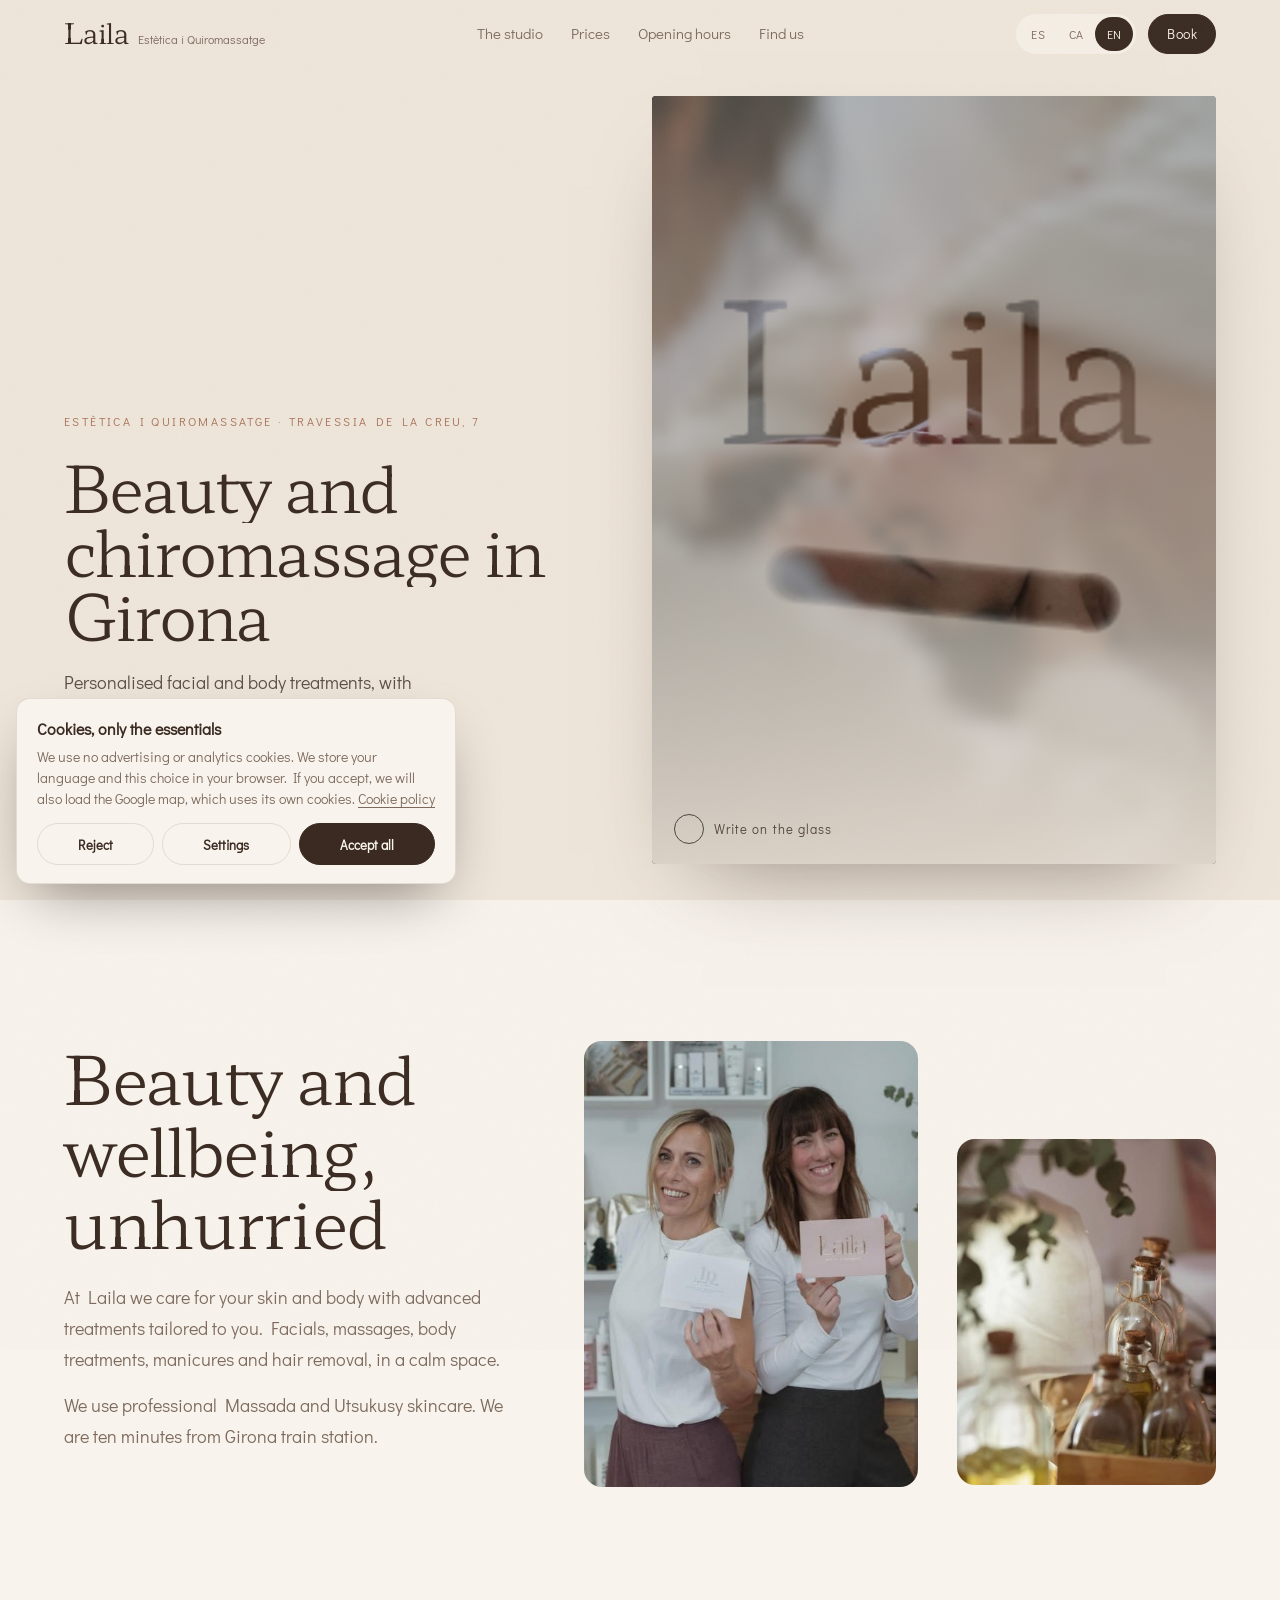
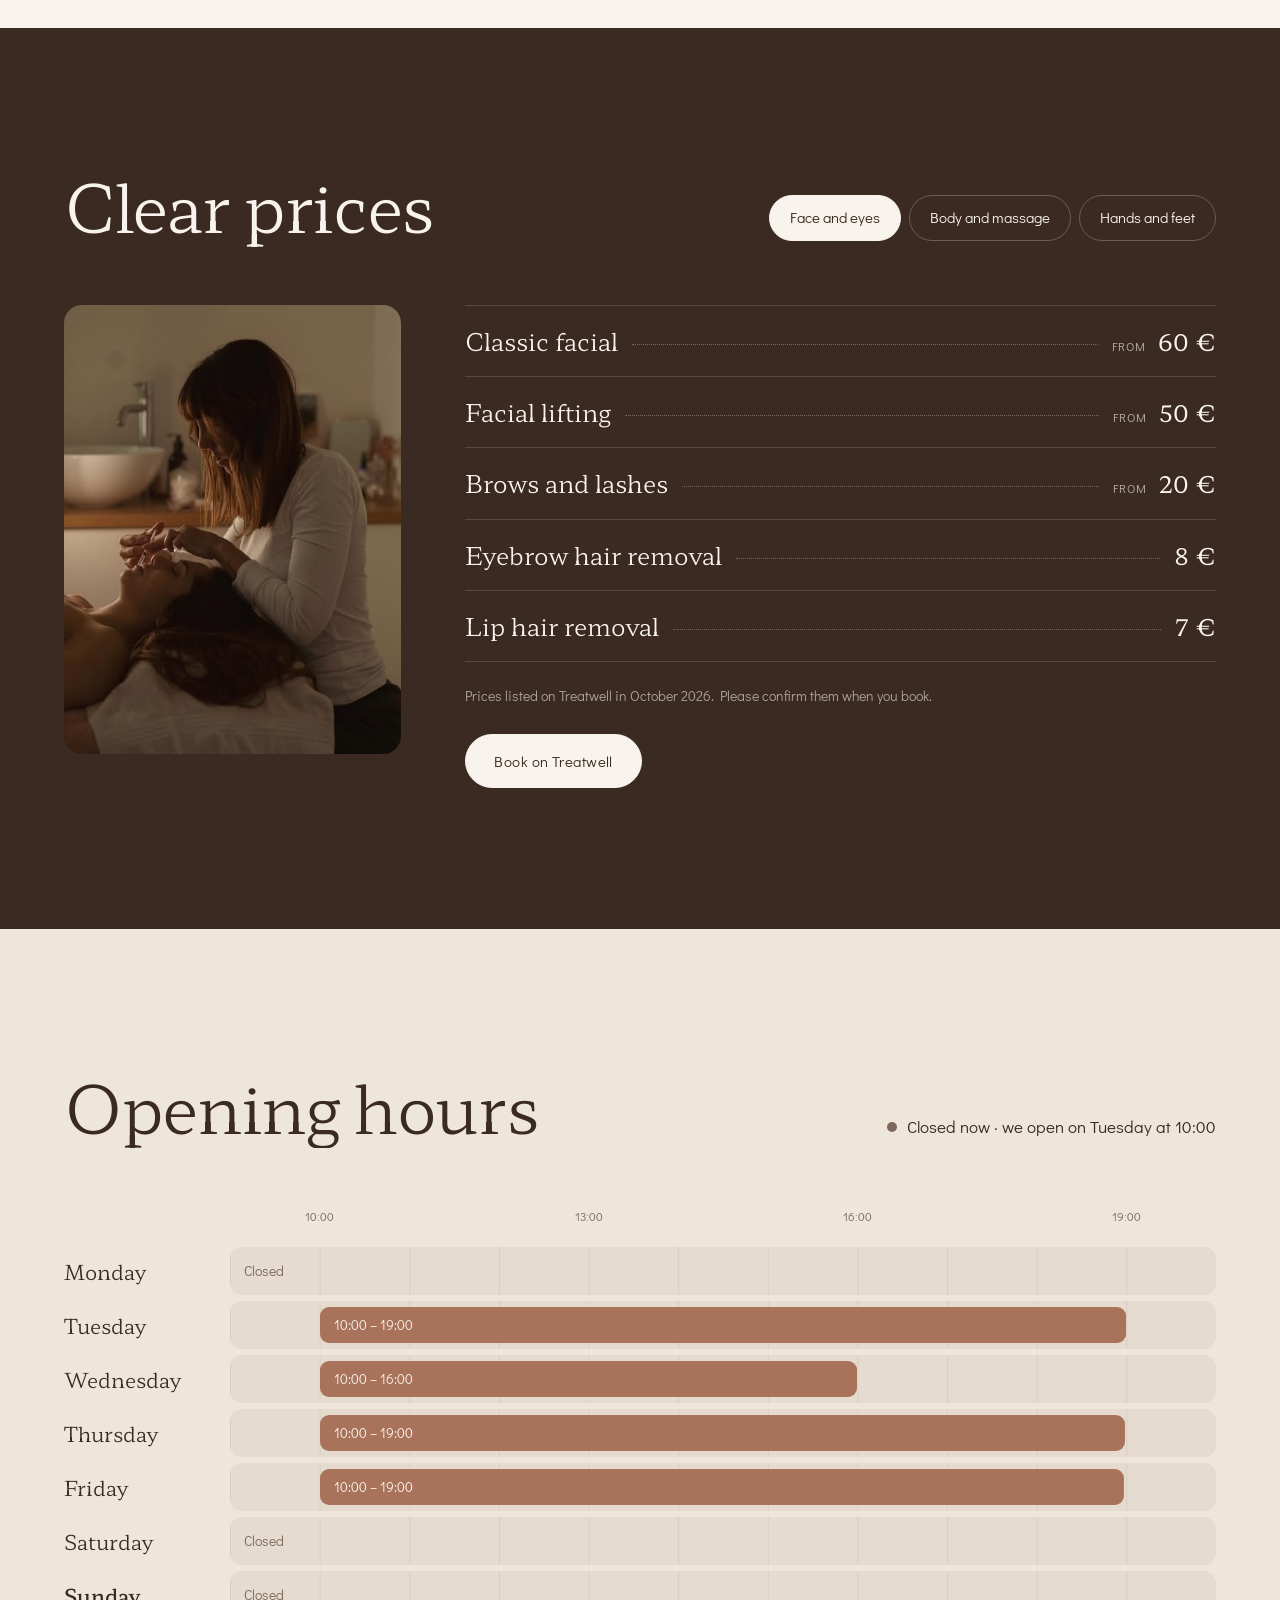
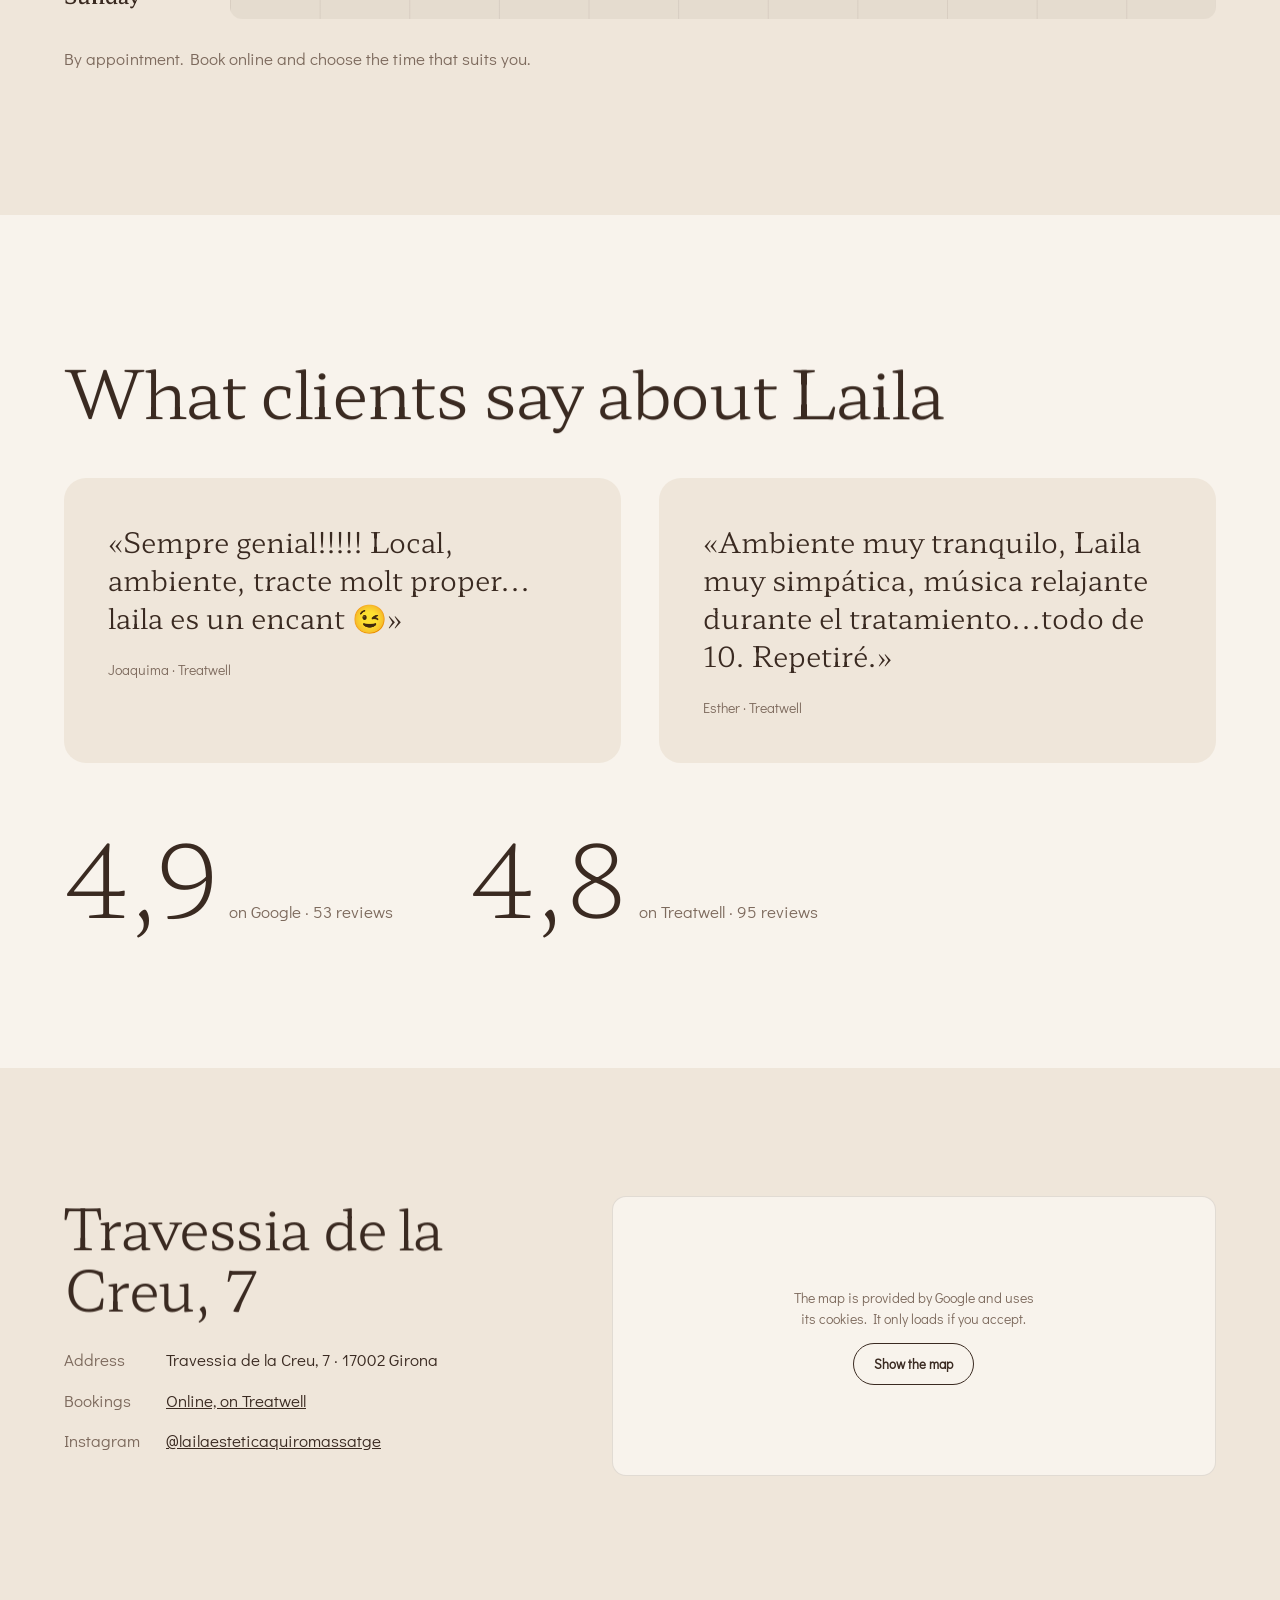
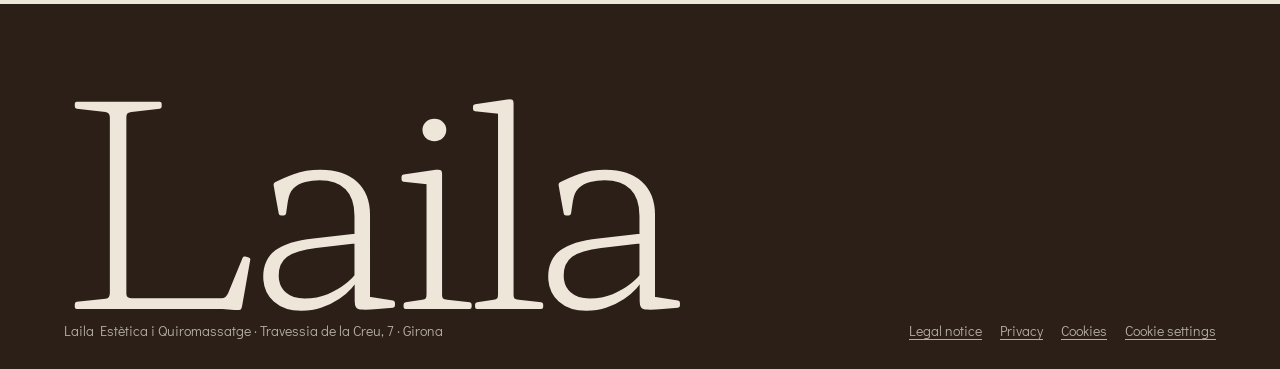
==== commit 1ae97719: "Rediseño premium: laila-estetica-girona Co-Authored-By: Claude Opus 5.5 <noreply@anthropic.com>" ====
--- a/index.html
+++ b/index.html
@@ -38,15 +38,17 @@
 </header>
 
 <main id="main">
-  <!-- PORTADA: la foto tras un cristal empañado; el cursor quita el vaho y vuelve poco a poco -->
+  <!-- PORTADA: a la derecha, un cristal empañado sobre la foto en el que «Laila» se escribe solo; el cursor también escribe -->
   <section class="hero" id="hero" aria-labelledby="h1">
-    <img class="hero-img" src="assets/img/masaje-facial.jpg" alt="Masaje facial a una clienta tumbada en la camilla" width="1200" height="1600" data-i18n-attr="alt:hA">
-    <canvas class="fog" id="fog" aria-hidden="true"></canvas>
-    <p class="hint" aria-hidden="true" data-i18n="hint">Escribe en el cristal</p>
+    <div class="glass" id="glass">
+      <img class="hero-img" src="assets/img/masaje-facial.jpg" alt="Masaje facial a una clienta tumbada en la camilla" width="1200" height="1600" data-i18n-attr="alt:hA">
+      <canvas class="fog" id="fog" aria-hidden="true"></canvas>
+      <p class="hint" aria-hidden="true" data-i18n="hint">Escribe en el cristal</p>
+    </div>
     <div class="hero-in">
-      <p class="word" aria-hidden="true">Laila</p>
       <div class="hero-txt">
-        <h1 id="h1" data-split data-hero data-d=".9" data-i18n="h1">Estética y quiromasaje en Girona</h1>
+        <p class="kick" data-hero data-d=".3">Estètica i Quiromassatge · Travessia de la Creu, 7</p>
+        <h1 id="h1" data-split data-hero data-d=".4" data-i18n="h1">Estética y quiromasaje en Girona</h1>
         <p class="hero-p" data-hero data-d="1.05" data-i18n="hp">Tratamientos faciales y corporales personalizados, con resultados visibles desde la primera sesión.</p>
         <div class="hero-cta" data-hero data-d="1.15">
           <a class="btn" href="https://www.treatwell.es/establecimiento/laila-estetica-i-quiromassage/" target="_blank" rel="noopener" data-mag data-i18n="bookTw">Reservar en Treatwell</a>
--- a/css/style.css
+++ b/css/style.css
@@ -39,31 +39,33 @@
 @media (max-width: 560px) { .brand small { display: none; } }
 @media (max-width: 400px) { .top-r .btn-sm { display: none; } }
 
-/* ---------- portada ---------- */
-.hero { position: relative; min-height: 100svh; display: grid; align-items: end; padding: 110px var(--pad) clamp(28px, 5vh, 56px); overflow: hidden; isolation: isolate; background: var(--oat); }
+/* ---------- portada: texto a la izquierda, cristal empañado a la derecha ---------- */
+.hero { position: relative; min-height: 100svh; display: grid; grid-template-columns: 1fr 1.05fr; align-items: stretch; gap: clamp(24px, 4vw, 70px); padding: 96px var(--pad) clamp(24px, 4vh, 44px); background: var(--oat); }
+.glass { position: relative; grid-column: 2; grid-row: 1; min-height: 520px; overflow: hidden; isolation: isolate; border-radius: 4px; background: #e6dccf; box-shadow: 0 40px 90px -50px #3a2a2199; }
 .hero-img { position: absolute; inset: 0; z-index: -2; width: 100%; height: 100%; object-fit: cover; object-position: 50% 62%; }
 .js .hero-img { opacity: 0; transition: opacity .8s; animation: show 0s 3s forwards; }
-.js .hero.lit .hero-img { opacity: 1; }
+.js .glass.lit .hero-img { opacity: 1; }
 @keyframes show { to { opacity: 1; } }
-.hero::before { content: ""; position: absolute; inset: 0; z-index: -1; background: linear-gradient(#efe6da00 35%, #efe6dae0 88%); pointer-events: none; }
-.hero.fogged::before { display: none; }
-.hero.fogged .word { visibility: hidden; }
 .fog { position: absolute; inset: 0; z-index: -1; width: 100%; height: 100%; touch-action: pan-y; }
-.hint { position: absolute; top: 50%; right: var(--pad); margin: 0; display: flex; align-items: center; gap: 10px; font-size: 13px; letter-spacing: .08em; color: var(--cocoa); opacity: 0; transition: opacity .8s; pointer-events: none; }
-.hint::before { content: ""; width: 34px; height: 34px; border-radius: 50%; border: 1px solid currentColor; animation: breathe 2.6s ease-in-out infinite; }
-.hero.fogged .hint { opacity: .8; }
-.hero.touched .hint { opacity: 0; }
+.hint { position: absolute; left: 22px; bottom: 20px; margin: 0; display: flex; align-items: center; gap: 10px; font-size: 13px; letter-spacing: .08em; color: var(--cocoa); opacity: 0; transition: opacity .8s; pointer-events: none; }
+.hint::before { content: ""; width: 30px; height: 30px; border-radius: 50%; border: 1px solid currentColor; animation: breathe 2.6s ease-in-out infinite; }
+.glass.fogged .hint { opacity: .85; }
+.glass.touched .hint { opacity: 0; }
 @keyframes breathe { 50% { scale: .7; } }
 @media (hover: none) { .hint { display: none; } }
-.hero-in { display: grid; grid-template-columns: 1fr minmax(300px, 430px); align-items: end; gap: 24px clamp(24px, 4vw, 70px); }
-.word { margin: 0 0 -.05em -.04em; font: 200 clamp(110px, 22vw, 380px)/.78 var(--f-d); letter-spacing: -.045em; color: var(--cocoa); }
-.hero h1 { font-size: clamp(28px, 2.6vw, 42px); font-weight: 400; }
-.hero-p { margin: 14px 0 0; color: #3a2a21d0; }
-.hero-cta { display: flex; flex-wrap: wrap; gap: 10px; margin-top: 24px; }
-.hero-rate { margin: 20px 0 0; font-size: 14px; color: var(--mute); }
-.hero-rate b { font: 400 20px/1 var(--f-d); color: var(--cocoa); }
+.hero-in { grid-column: 1; grid-row: 1; display: flex; flex-direction: column; justify-content: flex-end; }
+.kick { margin: 0 0 22px; font-size: 12px; letter-spacing: .2em; text-transform: uppercase; color: var(--clay); }
+.hero h1 { font-size: clamp(44px, 5vw, 92px); font-weight: 300; line-height: 1; letter-spacing: -.03em; }
+.hero-p { max-width: 40ch; margin: 22px 0 0; color: #3a2a21d0; font-size: 18px; }
+.hero-cta { display: flex; flex-wrap: wrap; gap: 10px; margin-top: 30px; }
+.hero-rate { margin: 24px 0 0; font-size: 14px; color: var(--mute); }
+.hero-rate b { font: 400 22px/1 var(--f-d); color: var(--cocoa); }
 .hero-rate span { margin: 0 6px; }
-@media (max-width: 860px) { .hero-in { grid-template-columns: 1fr; } .word { font-size: 31vw; } }
+@media (max-width: 860px) {
+  .hero { grid-template-columns: 1fr; padding-top: 80px; }
+  .glass { grid-column: 1; grid-row: 1; min-height: 0; height: 58svh; }
+  .hero-in { grid-row: 2; }
+}
 
 /* ---------- el centro ---------- */
 .centro { display: grid; grid-template-columns: 1.15fr .8fr .62fr; gap: clamp(18px, 3vw, 44px); align-items: start; padding: clamp(90px, 11vw, 160px) var(--pad); background: var(--milk); }
